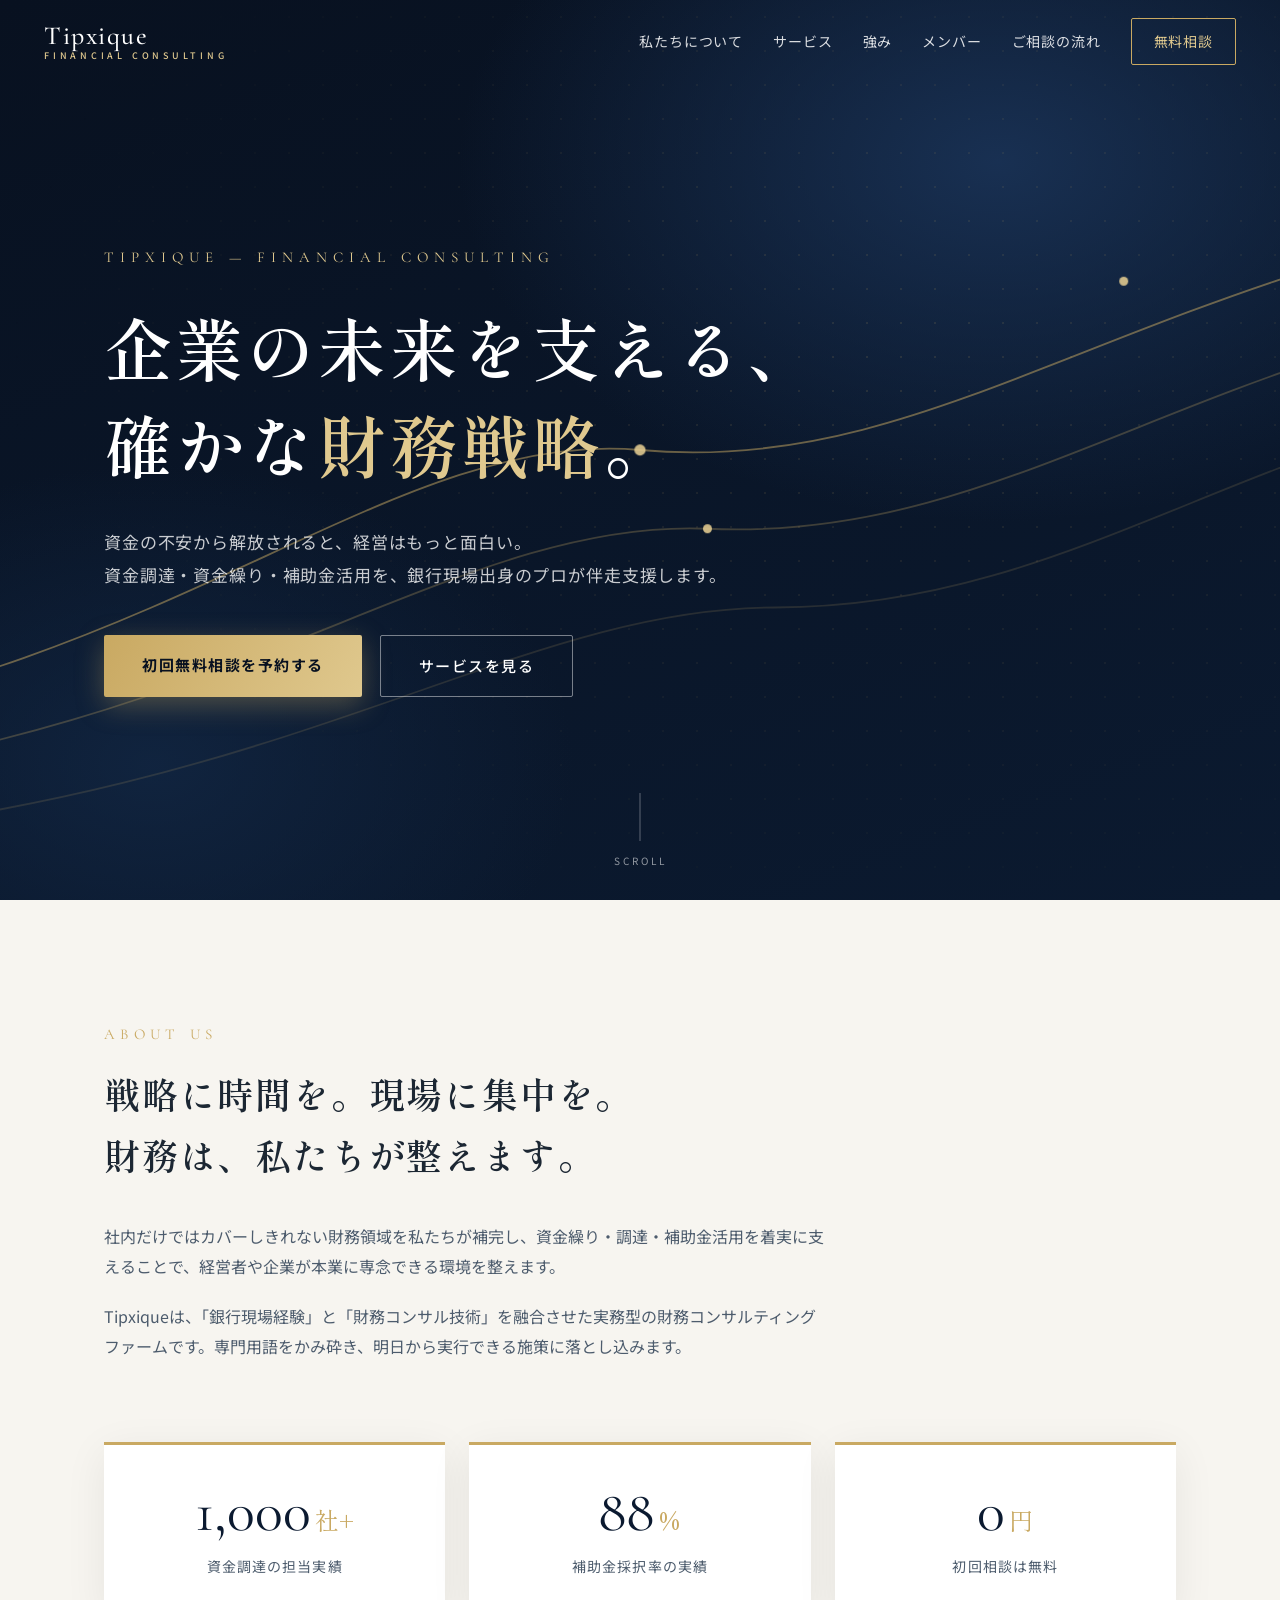
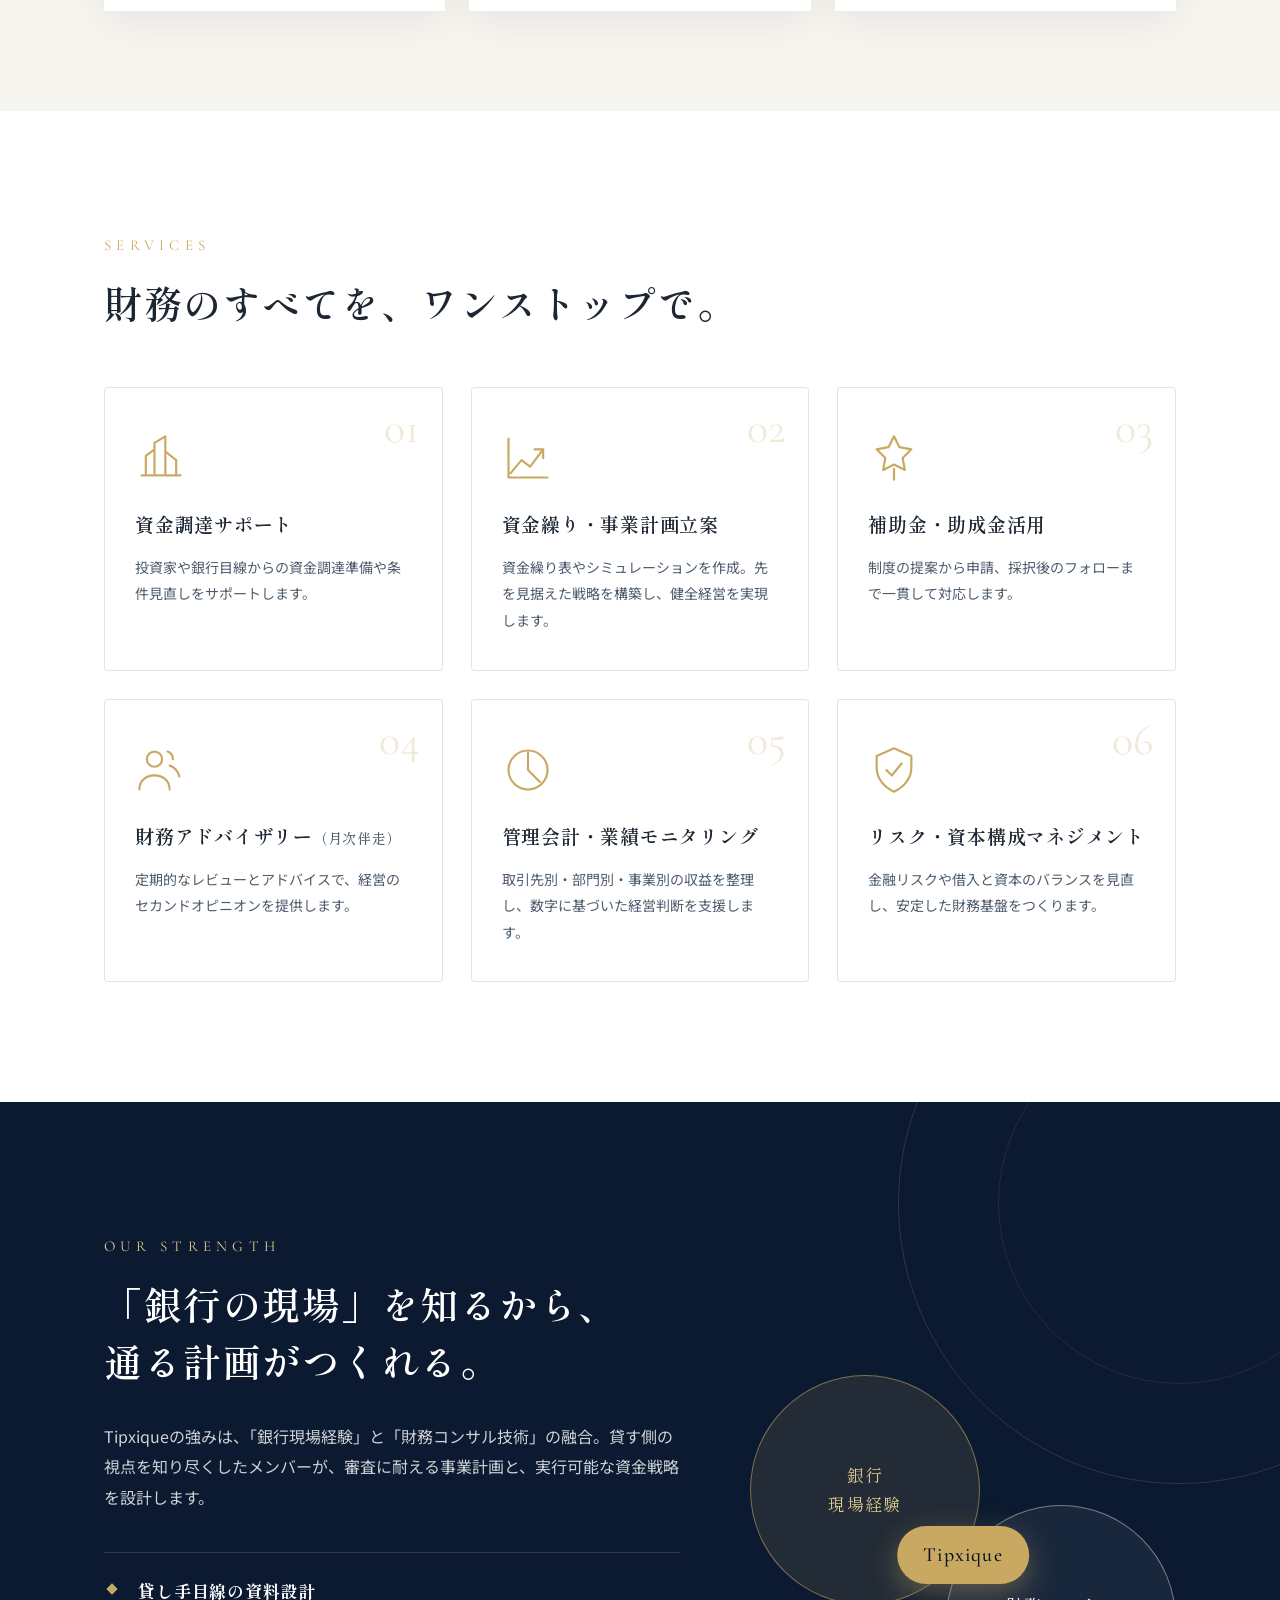
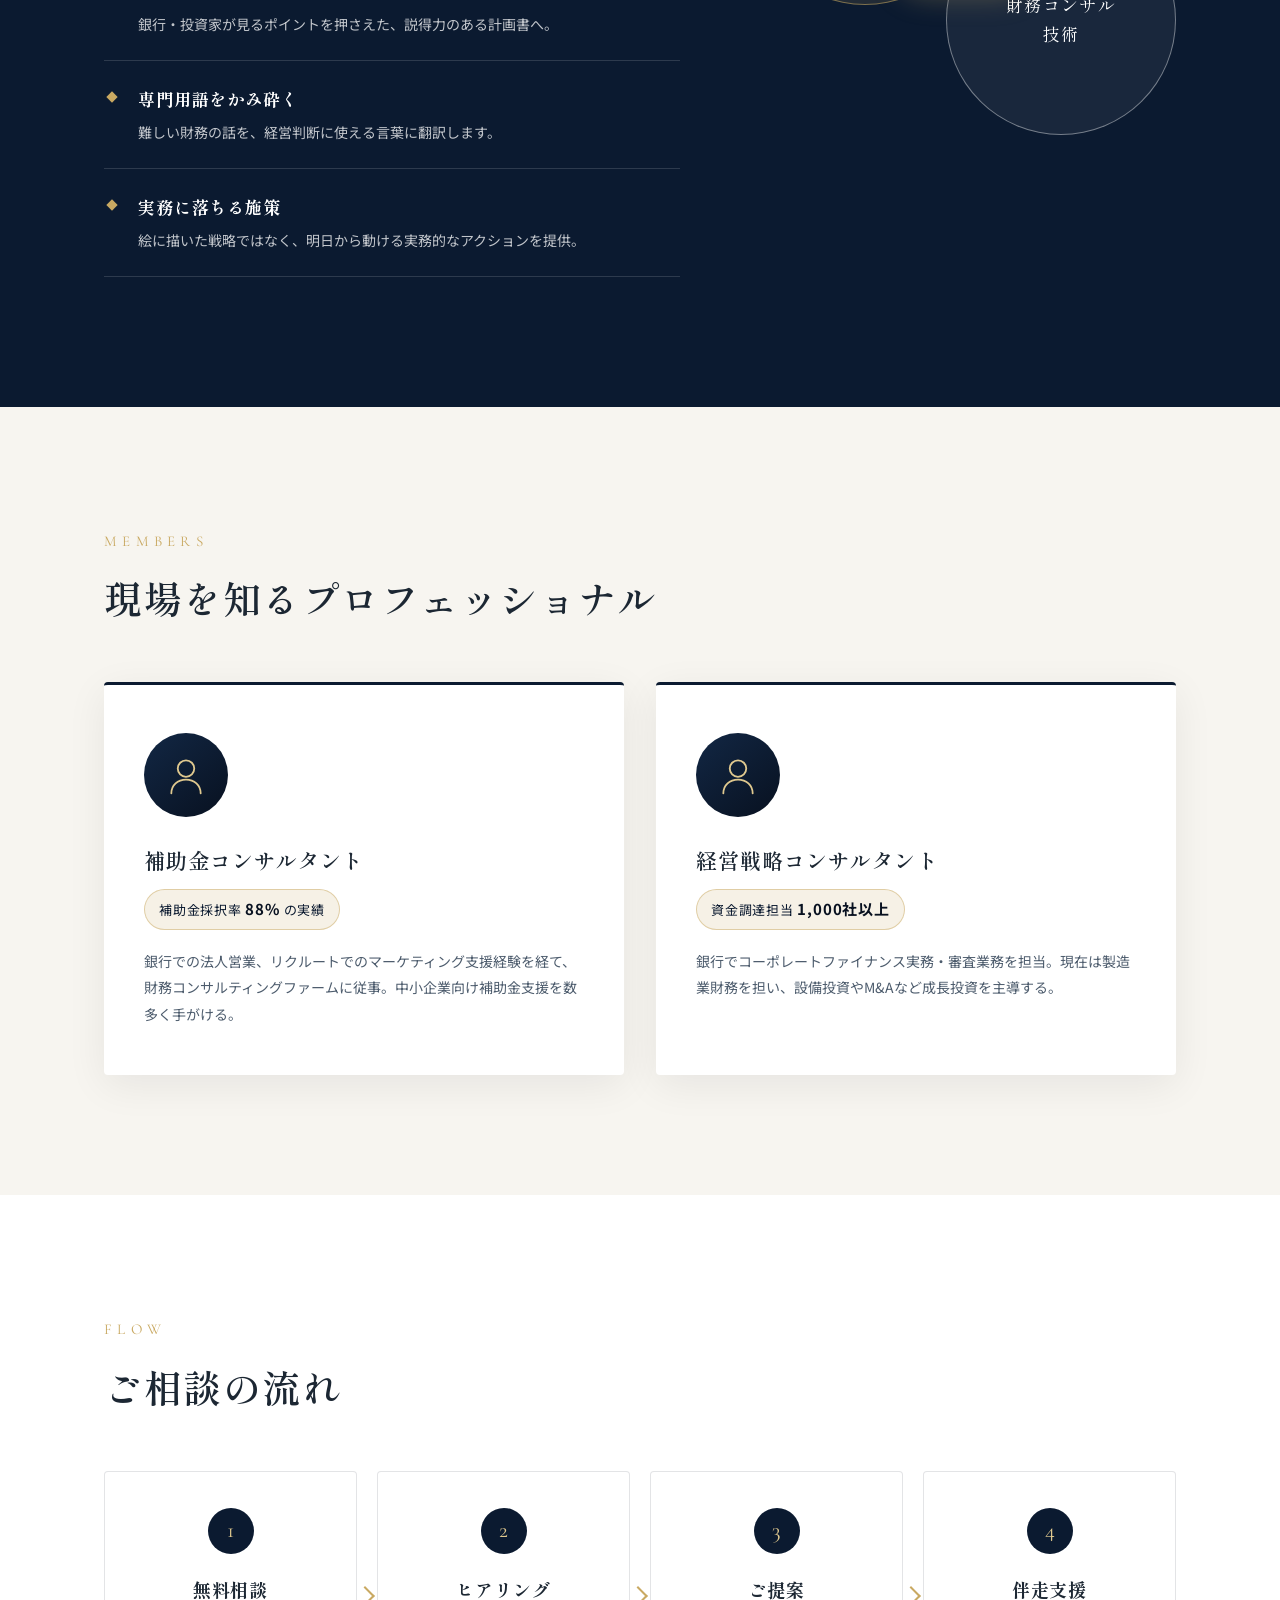
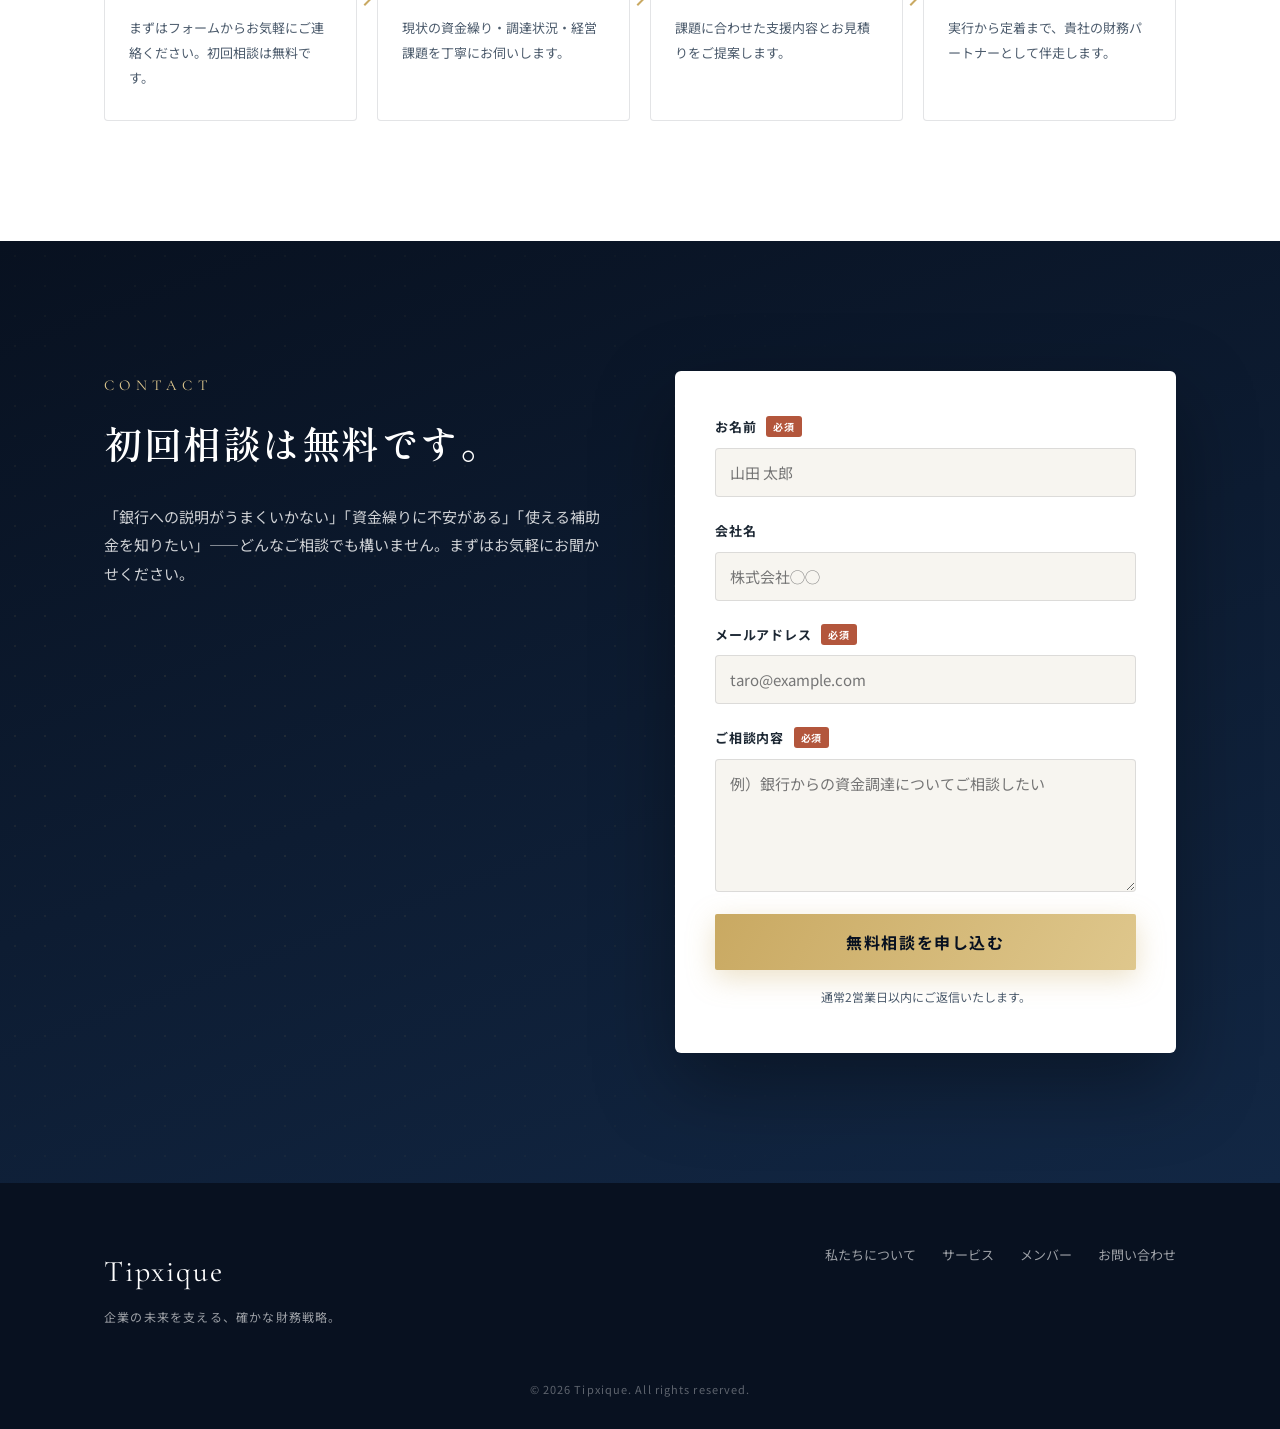
==== index.html @ 27778e17 "Tipxique corporate site: initial release" ====
<!DOCTYPE html>
<html lang="ja">
<head>
<meta charset="UTF-8">
<meta name="viewport" content="width=device-width, initial-scale=1.0">
<title>Tipxique｜企業財務コンサルティング</title>
<meta name="description" content="Tipxiqueは資金調達・資金繰り・補助金活用を支える財務コンサルティングファーム。銀行現場経験と財務コンサル技術の融合で、経営者が本業に専念できる環境を整えます。初回相談無料。">
<meta property="og:title" content="Tipxique｜企業財務コンサルティング">
<meta property="og:description" content="企業の未来を支える、確かな財務戦略。資金調達・資金繰り・補助金活用をワンストップで支援します。">
<meta property="og:type" content="website">
<link rel="preconnect" href="https://fonts.googleapis.com">
<link rel="preconnect" href="https://fonts.gstatic.com" crossorigin>
<link href="https://fonts.googleapis.com/css2?family=Noto+Sans+JP:wght@300;400;500;700&family=Shippori+Mincho:wght@500;600;700&family=Cormorant+Garamond:ital,wght@0,500;1,500&display=swap" rel="stylesheet">
<link rel="stylesheet" href="css/style.css">
<link rel="icon" href="data:image/svg+xml,<svg xmlns='http://www.w3.org/2000/svg' viewBox='0 0 100 100'><rect width='100' height='100' rx='20' fill='%230b1a30'/><text x='50' y='68' font-size='55' text-anchor='middle' fill='%23c9a962' font-family='Georgia'>T</text></svg>">
</head>
<body>

<header class="header" id="header">
  <div class="header__inner">
    <a href="#top" class="header__logo">Tipxique<span class="header__logo-sub">FINANCIAL CONSULTING</span></a>
    <nav class="header__nav" id="nav">
      <a href="#about">私たちについて</a>
      <a href="#services">サービス</a>
      <a href="#strength">強み</a>
      <a href="#members">メンバー</a>
      <a href="#flow">ご相談の流れ</a>
      <a href="#contact" class="header__cta">無料相談</a>
    </nav>
    <button class="header__burger" id="burger" aria-label="メニュー"><span></span><span></span><span></span></button>
  </div>
</header>

<!-- ===== HERO ===== -->
<section class="hero" id="top">
  <div class="hero__bg">
    <div class="hero__gradient"></div>
    <svg class="hero__lines" viewBox="0 0 1440 800" preserveAspectRatio="xMidYMid slice" aria-hidden="true">
      <path class="hero__line l1" d="M-100,650 C300,600 500,380 720,400 C980,424 1150,250 1560,180" />
      <path class="hero__line l2" d="M-100,700 C350,660 550,460 780,470 C1040,482 1200,320 1560,260" />
      <path class="hero__line l3" d="M-100,750 C400,720 600,540 840,540 C1100,540 1250,390 1560,340" />
      <circle class="hero__dot d1" cx="720" cy="400" r="5"/>
      <circle class="hero__dot d2" cx="780" cy="470" r="4"/>
      <circle class="hero__dot d3" cx="1150" cy="250" r="4"/>
    </svg>
  </div>
  <div class="hero__content">
    <p class="hero__eyebrow reveal">TIPXIQUE — FINANCIAL CONSULTING</p>
    <h1 class="hero__title">
      <span class="hero__title-line"><span>企業の未来を支える、</span></span>
      <span class="hero__title-line"><span>確かな<em>財務戦略</em>。</span></span>
    </h1>
    <p class="hero__lead reveal delay-2">資金の不安から解放されると、経営はもっと面白い。<br>
    資金調達・資金繰り・補助金活用を、銀行現場出身のプロが伴走支援します。</p>
    <div class="hero__actions reveal delay-3">
      <a href="#contact" class="btn btn--gold">初回無料相談を予約する</a>
      <a href="#services" class="btn btn--ghost">サービスを見る</a>
    </div>
  </div>
  <div class="hero__scroll"><span></span>SCROLL</div>
</section>

<!-- ===== MESSAGE ===== -->
<section class="message" id="about">
  <div class="container">
    <p class="section-label reveal">ABOUT US</p>
    <h2 class="message__title reveal delay-1">戦略に時間を。現場に集中を。<br>財務は、私たちが整えます。</h2>
    <div class="message__body reveal delay-2">
      <p>社内だけではカバーしきれない財務領域を私たちが補完し、資金繰り・調達・補助金活用を着実に支えることで、経営者や企業が本業に専念できる環境を整えます。</p>
      <p>Tipxiqueは、「銀行現場経験」と「財務コンサル技術」を融合させた実務型の財務コンサルティングファームです。専門用語をかみ砕き、明日から実行できる施策に落とし込みます。</p>
    </div>
  </div>
  <div class="message__stats">
    <div class="stat reveal">
      <div class="stat__num"><span class="count" data-target="1000">0</span><span class="stat__unit">社+</span></div>
      <p class="stat__label">資金調達の担当実績</p>
    </div>
    <div class="stat reveal delay-1">
      <div class="stat__num"><span class="count" data-target="88">0</span><span class="stat__unit">%</span></div>
      <p class="stat__label">補助金採択率の実績</p>
    </div>
    <div class="stat reveal delay-2">
      <div class="stat__num"><span class="stat__zero">0</span><span class="stat__unit">円</span></div>
      <p class="stat__label">初回相談は無料</p>
    </div>
  </div>
</section>

<!-- ===== SERVICES ===== -->
<section class="services" id="services">
  <div class="container">
    <p class="section-label reveal">SERVICES</p>
    <h2 class="section-title reveal delay-1">財務のすべてを、ワンストップで。</h2>
    <div class="services__grid">
      <article class="card reveal">
        <div class="card__num">01</div>
        <div class="card__icon"><svg viewBox="0 0 48 48"><path d="M6 40h36M10 40V22l8-6v24m0 0V10l10-6v36m0 0V18l10 8v14" stroke-linejoin="round"/></svg></div>
        <h3 class="card__title">資金調達サポート</h3>
        <p class="card__text">投資家や銀行目線からの資金調達準備や条件見直しをサポートします。</p>
      </article>
      <article class="card reveal delay-1">
        <div class="card__num">02</div>
        <div class="card__icon"><svg viewBox="0 0 48 48"><path d="M8 38l10-12 8 6 12-16m0 0h-8m8 0v8M6 6v36h36" stroke-linejoin="round"/></svg></div>
        <h3 class="card__title">資金繰り・事業計画立案</h3>
        <p class="card__text">資金繰り表やシミュレーションを作成。先を見据えた戦略を構築し、健全経営を実現します。</p>
      </article>
      <article class="card reveal delay-2">
        <div class="card__num">03</div>
        <div class="card__icon"><svg viewBox="0 0 48 48"><path d="M24 4l5 10 11 2-8 8 2 11-10-5-10 5 2-11-8-8 11-2z" stroke-linejoin="round"/><path d="M24 34v10"/></svg></div>
        <h3 class="card__title">補助金・助成金活用</h3>
        <p class="card__text">制度の提案から申請、採択後のフォローまで一貫して対応します。</p>
      </article>
      <article class="card reveal">
        <div class="card__num">04</div>
        <div class="card__icon"><svg viewBox="0 0 48 48"><circle cx="18" cy="14" r="7"/><path d="M4 42c0-8 6-13 14-13s14 5 14 13M32 20c4 1 8 5 9 10M30 7c3 1 5 4 5 7"/></svg></div>
        <h3 class="card__title">財務アドバイザリー<span class="card__title-sub">（月次伴走）</span></h3>
        <p class="card__text">定期的なレビューとアドバイスで、経営のセカンドオピニオンを提供します。</p>
      </article>
      <article class="card reveal delay-1">
        <div class="card__num">05</div>
        <div class="card__icon"><svg viewBox="0 0 48 48"><circle cx="24" cy="24" r="18"/><path d="M24 24V8M24 24l11 11" stroke-linejoin="round"/></svg></div>
        <h3 class="card__title">管理会計・業績モニタリング</h3>
        <p class="card__text">取引先別・部門別・事業別の収益を整理し、数字に基づいた経営判断を支援します。</p>
      </article>
      <article class="card reveal delay-2">
        <div class="card__num">06</div>
        <div class="card__icon"><svg viewBox="0 0 48 48"><path d="M24 4l16 7v11c0 10-7 18-16 22C15 40 8 32 8 22V11z" stroke-linejoin="round"/><path d="M17 24l5 5 9-11"/></svg></div>
        <h3 class="card__title">リスク・資本構成マネジメント</h3>
        <p class="card__text">金融リスクや借入と資本のバランスを見直し、安定した財務基盤をつくります。</p>
      </article>
    </div>
  </div>
</section>

<!-- ===== STRENGTH ===== -->
<section class="strength" id="strength">
  <div class="container strength__inner">
    <div class="strength__text">
      <p class="section-label section-label--light reveal">OUR STRENGTH</p>
      <h2 class="section-title section-title--light reveal delay-1"><span class="nowrap">「銀行の現場」を</span><span class="nowrap">知るから、</span><br><span class="nowrap">通る計画がつくれる。</span></h2>
      <p class="strength__lead reveal delay-2">Tipxiqueの強みは、「銀行現場経験」と「財務コンサル技術」の融合。貸す側の視点を知り尽くしたメンバーが、審査に耐える事業計画と、実行可能な資金戦略を設計します。</p>
      <ul class="strength__list">
        <li class="reveal delay-1"><strong>貸し手目線の資料設計</strong>銀行・投資家が見るポイントを押さえた、説得力のある計画書へ。</li>
        <li class="reveal delay-2"><strong>専門用語をかみ砕く</strong>難しい財務の話を、経営判断に使える言葉に翻訳します。</li>
        <li class="reveal delay-3"><strong>実務に落ちる施策</strong>絵に描いた戦略ではなく、明日から動ける実務的なアクションを提供。</li>
      </ul>
    </div>
    <div class="strength__visual reveal delay-2" aria-hidden="true">
      <div class="strength__circle c1"><span>銀行<br>現場経験</span></div>
      <div class="strength__circle c2"><span>財務コンサル<br>技術</span></div>
      <div class="strength__badge">Tipxique</div>
    </div>
  </div>
</section>

<!-- ===== MEMBERS ===== -->
<section class="members" id="members">
  <div class="container">
    <p class="section-label reveal">MEMBERS</p>
    <h2 class="section-title reveal delay-1">現場を知るプロフェッショナル</h2>
    <div class="members__grid">
      <article class="member reveal">
        <div class="member__avatar" aria-hidden="true"><svg viewBox="0 0 48 48"><circle cx="24" cy="17" r="9"/><path d="M8 44c0-9 7-15 16-15s16 6 16 15"/></svg></div>
        <p class="member__role">補助金コンサルタント</p>
        <p class="member__highlight">補助金採択率 <strong>88%</strong> の実績</p>
        <p class="member__bio">銀行での法人営業、リクルートでのマーケティング支援経験を経て、財務コンサルティングファームに従事。中小企業向け補助金支援を数多く手がける。</p>
      </article>
      <article class="member reveal delay-2">
        <div class="member__avatar" aria-hidden="true"><svg viewBox="0 0 48 48"><circle cx="24" cy="17" r="9"/><path d="M8 44c0-9 7-15 16-15s16 6 16 15"/></svg></div>
        <p class="member__role">経営戦略コンサルタント</p>
        <p class="member__highlight">資金調達担当 <strong>1,000社以上</strong></p>
        <p class="member__bio">銀行でコーポレートファイナンス実務・審査業務を担当。現在は製造業財務を担い、設備投資やM&Aなど成長投資を主導する。</p>
      </article>
    </div>
  </div>
</section>

<!-- ===== FLOW ===== -->
<section class="flow" id="flow">
  <div class="container">
    <p class="section-label reveal">FLOW</p>
    <h2 class="section-title reveal delay-1">ご相談の流れ</h2>
    <ol class="flow__steps">
      <li class="flow__step reveal">
        <div class="flow__num">1</div>
        <h3>無料相談</h3>
        <p>まずはフォームからお気軽にご連絡ください。初回相談は無料です。</p>
      </li>
      <li class="flow__step reveal delay-1">
        <div class="flow__num">2</div>
        <h3>ヒアリング</h3>
        <p>現状の資金繰り・調達状況・経営課題を丁寧にお伺いします。</p>
      </li>
      <li class="flow__step reveal delay-2">
        <div class="flow__num">3</div>
        <h3>ご提案</h3>
        <p>課題に合わせた支援内容とお見積りをご提案します。</p>
      </li>
      <li class="flow__step reveal delay-3">
        <div class="flow__num">4</div>
        <h3>伴走支援</h3>
        <p>実行から定着まで、貴社の財務パートナーとして伴走します。</p>
      </li>
    </ol>
  </div>
</section>

<!-- ===== CONTACT ===== -->
<section class="contact" id="contact">
  <div class="container contact__inner">
    <div class="contact__intro">
      <p class="section-label section-label--light reveal">CONTACT</p>
      <h2 class="section-title section-title--light reveal delay-1">初回相談は無料です。</h2>
      <p class="contact__lead reveal delay-2">「銀行への説明がうまくいかない」「資金繰りに不安がある」「使える補助金を知りたい」——どんなご相談でも構いません。まずはお気軽にお聞かせください。</p>
      <p class="contact__mail reveal delay-3">メールでのご連絡：<a href="mailto:tipxique@gmail.com">tipxique@gmail.com</a></p>
    </div>
    <form class="contact__form reveal delay-2" action="https://formsubmit.co/tipxique@gmail.com" method="POST">
      <input type="hidden" name="_subject" value="【Tipxique HP】お問い合わせ">
      <input type="hidden" name="_captcha" value="false">
      <input type="text" name="_honey" style="display:none">
      <label>お名前 <span class="req">必須</span>
        <input type="text" name="お名前" required placeholder="山田 太郎">
      </label>
      <label>会社名
        <input type="text" name="会社名" placeholder="株式会社◯◯">
      </label>
      <label>メールアドレス <span class="req">必須</span>
        <input type="email" name="email" required placeholder="taro@example.com">
      </label>
      <label>ご相談内容 <span class="req">必須</span>
        <textarea name="ご相談内容" rows="5" required placeholder="例）銀行からの資金調達についてご相談したい"></textarea>
      </label>
      <button type="submit" class="btn btn--gold btn--full">無料相談を申し込む</button>
      <p class="contact__note">通常2営業日以内にご返信いたします。</p>
    </form>
  </div>
</section>

<footer class="footer">
  <div class="container footer__inner">
    <div>
      <p class="footer__logo">Tipxique</p>
      <p class="footer__tag">企業の未来を支える、確かな財務戦略。</p>
    </div>
    <nav class="footer__nav">
      <a href="#about">私たちについて</a>
      <a href="#services">サービス</a>
      <a href="#members">メンバー</a>
      <a href="#contact">お問い合わせ</a>
    </nav>
  </div>
  <p class="footer__copy">&copy; 2026 Tipxique. All rights reserved.</p>
</footer>

<script src="js/main.js"></script>
</body>
</html>
---- css/style.css ----
/* ============ Tipxique — Modern × Trust ============ */
:root {
  --navy-900: #081120;
  --navy-800: #0b1a30;
  --navy-700: #122744;
  --navy-600: #1a3357;
  --gold: #c9a962;
  --gold-light: #e0c98f;
  --ink: #1c2733;
  --ink-soft: #4d5c6d;
  --paper: #f7f5f0;
  --white: #ffffff;
  --line: rgba(28, 39, 51, .12);
  --font-sans: "Noto Sans JP", sans-serif;
  --font-serif: "Shippori Mincho", serif;
  --font-latin: "Cormorant Garamond", serif;
  --ease: cubic-bezier(.22, 1, .36, 1);
}

* { margin: 0; padding: 0; box-sizing: border-box; }
html { scroll-behavior: smooth; scroll-padding-top: 80px; }
body {
  font-family: var(--font-sans);
  color: var(--ink);
  background: var(--white);
  line-height: 1.9;
  font-weight: 400;
  overflow-x: hidden;
  -webkit-font-smoothing: antialiased;
}
img, svg { display: block; max-width: 100%; }
a { color: inherit; text-decoration: none; }
.container { max-width: 1120px; margin: 0 auto; padding: 0 24px; }

/* ---------- reveal animation ---------- */
.reveal { opacity: 0; transform: translateY(28px); transition: opacity .9s var(--ease), transform .9s var(--ease); }
.reveal.is-visible { opacity: 1; transform: none; }
.delay-1 { transition-delay: .12s; }
.delay-2 { transition-delay: .24s; }
.delay-3 { transition-delay: .36s; }
@media (prefers-reduced-motion: reduce) {
  .reveal { opacity: 1; transform: none; transition: none; }
  html { scroll-behavior: auto; }
}

/* ---------- common ---------- */
.section-label {
  font-family: var(--font-latin);
  font-size: 15px;
  letter-spacing: .35em;
  color: var(--gold);
  margin-bottom: 14px;
  text-transform: uppercase;
}
.section-label--light { color: var(--gold-light); }
.section-title {
  font-family: var(--font-serif);
  font-size: clamp(26px, 4vw, 38px);
  font-weight: 600;
  line-height: 1.5;
  letter-spacing: .04em;
  margin-bottom: 32px;
}
.section-title--light { color: var(--white); }
.nowrap { display: inline-block; }

.btn {
  display: inline-block;
  padding: 16px 38px;
  font-size: 15px;
  font-weight: 500;
  letter-spacing: .1em;
  border-radius: 2px;
  transition: transform .35s var(--ease), box-shadow .35s var(--ease), background .35s, color .35s;
}
.btn--gold {
  background: linear-gradient(120deg, var(--gold) 0%, var(--gold-light) 55%, var(--gold) 100%);
  background-size: 200% 100%;
  color: var(--navy-900);
  font-weight: 700;
  box-shadow: 0 8px 28px rgba(201, 169, 98, .35);
}
.btn--gold:hover { transform: translateY(-3px); background-position: 100% 0; box-shadow: 0 14px 36px rgba(201, 169, 98, .45); }
.btn--ghost {
  border: 1px solid rgba(255, 255, 255, .45);
  color: var(--white);
}
.btn--ghost:hover { background: rgba(255, 255, 255, .1); transform: translateY(-3px); }
.btn--full { width: 100%; border: none; cursor: pointer; font-family: var(--font-sans); font-size: 16px; }

/* ---------- header ---------- */
.header {
  position: fixed; inset: 0 0 auto 0; z-index: 100;
  transition: background .4s, box-shadow .4s, padding .4s;
  padding: 18px 0;
}
.header.is-scrolled {
  background: rgba(8, 17, 32, .92);
  backdrop-filter: blur(12px);
  box-shadow: 0 2px 24px rgba(0, 0, 0, .25);
  padding: 10px 0;
}
.header__inner {
  max-width: 1240px; margin: 0 auto; padding: 0 24px;
  display: flex; align-items: center; justify-content: space-between;
}
.header__logo {
  font-family: var(--font-latin);
  font-size: 26px; font-weight: 500; letter-spacing: .06em;
  color: var(--white); display: flex; flex-direction: column; line-height: 1.1;
}
.header__logo-sub { font-size: 9px; letter-spacing: .42em; color: var(--gold-light); font-family: var(--font-sans); }
.header__nav { display: flex; align-items: center; gap: 30px; }
.header__nav a {
  color: rgba(255, 255, 255, .85); font-size: 14px; letter-spacing: .06em;
  position: relative; transition: color .3s;
}
.header__nav a:not(.header__cta)::after {
  content: ""; position: absolute; left: 0; bottom: -6px; width: 100%; height: 1px;
  background: var(--gold); transform: scaleX(0); transform-origin: right; transition: transform .4s var(--ease);
}
.header__nav a:hover { color: var(--white); }
.header__nav a:not(.header__cta):hover::after { transform: scaleX(1); transform-origin: left; }
.header__cta {
  border: 1px solid var(--gold); color: var(--gold-light) !important;
  padding: 9px 22px; border-radius: 2px; transition: background .3s, color .3s;
}
.header__cta:hover { background: var(--gold); color: var(--navy-900) !important; }
.header__burger { display: none; }

/* ---------- hero ---------- */
.hero {
  position: relative; min-height: 100svh;
  display: flex; align-items: center;
  background: var(--navy-900);
  overflow: hidden;
}
.hero__bg { position: absolute; inset: 0; }
.hero__gradient {
  position: absolute; inset: 0;
  background:
    radial-gradient(ellipse 900px 600px at 78% 18%, rgba(26, 51, 87, .9) 0%, transparent 60%),
    radial-gradient(ellipse 700px 500px at 12% 85%, rgba(18, 39, 68, .8) 0%, transparent 60%),
    linear-gradient(160deg, var(--navy-900) 0%, var(--navy-800) 100%);
}
.hero__gradient::after {
  content: ""; position: absolute; inset: 0;
  background-image: radial-gradient(rgba(201, 169, 98, .14) 1px, transparent 1px);
  background-size: 34px 34px;
  mask-image: radial-gradient(ellipse 70% 70% at 70% 40%, #000 0%, transparent 100%);
  -webkit-mask-image: radial-gradient(ellipse 70% 70% at 70% 40%, #000 0%, transparent 100%);
}
.hero__lines { position: absolute; inset: 0; width: 100%; height: 100%; }
.hero__line {
  fill: none; stroke: var(--gold); stroke-width: 1.6; opacity: .5;
  stroke-dasharray: 2400; stroke-dashoffset: 2400;
  animation: draw 3.2s var(--ease) forwards;
}
.hero__line.l2 { opacity: .28; animation-delay: .35s; }
.hero__line.l3 { opacity: .16; animation-delay: .7s; }
@keyframes draw { to { stroke-dashoffset: 0; } }
.hero__dot { fill: var(--gold-light); opacity: 0; animation: dotIn .8s 2.4s forwards; }
.hero__dot.d2 { animation-delay: 2.7s; }
.hero__dot.d3 { animation-delay: 3s; }
@keyframes dotIn { to { opacity: .9; } }

.hero__content { position: relative; z-index: 2; max-width: 1120px; margin: 0 auto; padding: 140px 24px 100px; width: 100%; }
.hero__eyebrow {
  font-family: var(--font-latin); color: var(--gold-light);
  letter-spacing: .4em; font-size: 15px; margin-bottom: 28px;
}
.hero__title {
  font-family: var(--font-serif); color: var(--white);
  font-size: clamp(29px, 6.2vw, 68px); font-weight: 600;
  line-height: 1.42; letter-spacing: .05em; margin-bottom: 34px;
}
.hero__title em { font-style: normal; color: var(--gold-light); }
.hero__title-line { display: block; overflow: hidden; }
.hero__title-line span { display: inline-block; transform: translateY(110%); animation: riseUp 1.1s var(--ease) forwards; }
.hero__title-line:nth-child(2) span { animation-delay: .18s; }
@keyframes riseUp { to { transform: none; } }
.hero__lead {
  color: rgba(255, 255, 255, .78); font-size: clamp(15px, 1.6vw, 17px);
  letter-spacing: .05em; margin-bottom: 44px;
}
.hero__actions { display: flex; gap: 18px; flex-wrap: wrap; }
.hero__scroll {
  position: absolute; bottom: 30px; left: 50%; transform: translateX(-50%);
  color: rgba(255, 255, 255, .55); font-size: 10px; letter-spacing: .3em;
  display: flex; flex-direction: column; align-items: center; gap: 10px; z-index: 2;
}
.hero__scroll span { width: 1px; height: 48px; background: rgba(255, 255, 255, .35); position: relative; overflow: hidden; }
.hero__scroll span::after {
  content: ""; position: absolute; top: -50%; left: 0; width: 100%; height: 50%;
  background: var(--gold); animation: scrollHint 2s ease-in-out infinite;
}
@keyframes scrollHint { 0% { top: -50%; } 100% { top: 110%; } }

/* ---------- message ---------- */
.message { padding: 120px 0 100px; background: var(--paper); }
.message__title {
  font-family: var(--font-serif);
  font-size: clamp(24px, 3.6vw, 36px); font-weight: 600;
  line-height: 1.7; letter-spacing: .05em; margin-bottom: 36px;
}
.message__body { max-width: 720px; color: var(--ink-soft); font-size: 16px; }
.message__body p + p { margin-top: 1.2em; }
.message__stats {
  max-width: 1120px; margin: 80px auto 0; padding: 0 24px;
  display: grid; grid-template-columns: repeat(3, 1fr); gap: 24px;
}
.stat {
  background: var(--white); border-top: 3px solid var(--gold);
  padding: 38px 28px 32px; text-align: center;
  box-shadow: 0 10px 40px rgba(8, 17, 32, .07);
}
.stat__num {
  font-family: var(--font-latin); font-size: 58px; line-height: 1;
  color: var(--navy-800); margin-bottom: 12px;
}
.stat__zero { font-size: 58px; }
.stat__unit { font-family: var(--font-serif); font-size: 24px; color: var(--gold); margin-left: 4px; }
.stat__label { font-size: 14px; color: var(--ink-soft); letter-spacing: .08em; }

/* ---------- services ---------- */
.services { padding: 120px 0; background: var(--white); }
.services__grid { display: grid; grid-template-columns: repeat(3, 1fr); gap: 28px; margin-top: 56px; }
.card {
  position: relative; padding: 44px 30px 36px;
  border: 1px solid var(--line); border-radius: 4px;
  background: var(--white);
  transition: transform .45s var(--ease), box-shadow .45s var(--ease), border-color .45s;
  overflow: hidden;
}
.card::before {
  content: ""; position: absolute; top: 0; left: 0; width: 100%; height: 3px;
  background: linear-gradient(90deg, var(--gold), var(--gold-light));
  transform: scaleX(0); transform-origin: left; transition: transform .5s var(--ease);
}
.card:hover { transform: translateY(-8px); box-shadow: 0 20px 50px rgba(8, 17, 32, .12); border-color: transparent; }
.card:hover::before { transform: scaleX(1); }
.card__num {
  position: absolute; top: 18px; right: 22px;
  font-family: var(--font-latin); font-size: 44px; color: rgba(201, 169, 98, .25); line-height: 1;
}
.card__icon { width: 52px; height: 52px; margin-bottom: 22px; }
.card__icon svg { width: 100%; height: 100%; fill: none; stroke: var(--gold); stroke-width: 2; stroke-linecap: round; }
.card__title { font-family: var(--font-serif); font-size: 19px; font-weight: 600; letter-spacing: .04em; margin-bottom: 12px; }
.card__title-sub { font-size: 14px; color: var(--ink-soft); font-weight: 500; }
.card__text { font-size: 14px; color: var(--ink-soft); line-height: 1.9; }

/* ---------- strength ---------- */
.strength {
  padding: 130px 0; background: var(--navy-800); color: var(--white);
  position: relative; overflow: hidden;
}
.strength::before {
  content: ""; position: absolute; right: -180px; top: -180px;
  width: 560px; height: 560px; border-radius: 50%;
  border: 1px solid rgba(201, 169, 98, .2);
}
.strength::after {
  content: ""; position: absolute; right: -80px; top: -80px;
  width: 360px; height: 360px; border-radius: 50%;
  border: 1px solid rgba(201, 169, 98, .12);
}
.strength__inner { display: grid; grid-template-columns: 1.15fr .85fr; gap: 70px; align-items: center; position: relative; z-index: 1; }
.strength__lead { color: rgba(255, 255, 255, .8); margin-bottom: 40px; font-size: 16px; }
.strength__list { list-style: none; }
.strength__list li {
  padding: 22px 0 22px 34px; border-top: 1px solid rgba(255, 255, 255, .14);
  color: rgba(255, 255, 255, .75); font-size: 14px; position: relative;
}
.strength__list li:last-child { border-bottom: 1px solid rgba(255, 255, 255, .14); }
.strength__list li::before {
  content: ""; position: absolute; left: 4px; top: 32px;
  width: 8px; height: 8px; background: var(--gold); transform: rotate(45deg);
}
.strength__list strong {
  display: block; color: var(--white); font-size: 17px;
  font-family: var(--font-serif); letter-spacing: .05em; margin-bottom: 4px;
}
.strength__visual { position: relative; height: 380px; }
.strength__circle {
  position: absolute; width: 230px; height: 230px; border-radius: 50%;
  display: flex; align-items: center; justify-content: center; text-align: center;
  font-family: var(--font-serif); font-size: 17px; letter-spacing: .08em; line-height: 1.7;
}
.strength__circle.c1 {
  top: 10px; left: 0;
  background: rgba(201, 169, 98, .12); border: 1px solid rgba(201, 169, 98, .55);
  color: var(--gold-light);
  animation: float 6s ease-in-out infinite;
}
.strength__circle.c2 {
  bottom: 10px; right: 0;
  background: rgba(255, 255, 255, .06); border: 1px solid rgba(255, 255, 255, .4);
  color: var(--white);
  animation: float 6s ease-in-out 3s infinite;
}
@keyframes float { 0%, 100% { transform: translateY(0); } 50% { transform: translateY(-12px); } }
.strength__badge {
  position: absolute; top: 50%; left: 50%; transform: translate(-50%, -50%);
  background: var(--gold); color: var(--navy-900);
  font-family: var(--font-latin); font-size: 20px; letter-spacing: .06em;
  padding: 10px 26px; border-radius: 40px; font-weight: 500;
  box-shadow: 0 10px 30px rgba(201, 169, 98, .4); z-index: 2;
}

/* ---------- members ---------- */
.members { padding: 120px 0; background: var(--paper); }
.members__grid { display: grid; grid-template-columns: repeat(2, 1fr); gap: 32px; margin-top: 56px; }
.member {
  background: var(--white); padding: 48px 40px; border-radius: 4px;
  box-shadow: 0 10px 40px rgba(8, 17, 32, .07);
  border-top: 3px solid var(--navy-800);
  transition: transform .45s var(--ease), box-shadow .45s var(--ease);
}
.member:hover { transform: translateY(-6px); box-shadow: 0 22px 56px rgba(8, 17, 32, .13); }
.member__avatar {
  width: 84px; height: 84px; border-radius: 50%;
  background: linear-gradient(140deg, var(--navy-700), var(--navy-900));
  display: flex; align-items: center; justify-content: center; margin-bottom: 24px;
}
.member__avatar svg { width: 44px; height: 44px; fill: none; stroke: var(--gold-light); stroke-width: 2; stroke-linecap: round; }
.member__role { font-family: var(--font-serif); font-size: 21px; font-weight: 600; letter-spacing: .05em; margin-bottom: 8px; }
.member__highlight {
  display: inline-block; font-size: 13px; letter-spacing: .06em;
  color: var(--navy-800); background: rgba(201, 169, 98, .16);
  border: 1px solid rgba(201, 169, 98, .5);
  padding: 5px 14px; border-radius: 30px; margin-bottom: 18px;
}
.member__highlight strong { color: var(--navy-900); font-size: 15px; }
.member__bio { font-size: 14px; color: var(--ink-soft); }

/* ---------- flow ---------- */
.flow { padding: 120px 0; background: var(--white); }
.flow__steps {
  list-style: none; margin-top: 56px;
  display: grid; grid-template-columns: repeat(4, 1fr); gap: 20px;
  counter-reset: step;
}
.flow__step {
  position: relative; padding: 36px 24px 30px; text-align: center;
  border: 1px solid var(--line); border-radius: 4px; background: var(--white);
}
.flow__step:not(:last-child)::after {
  content: ""; position: absolute; top: 50%; right: -16px;
  width: 12px; height: 12px; border-top: 2px solid var(--gold); border-right: 2px solid var(--gold);
  transform: translateY(-50%) rotate(45deg); z-index: 2;
}
.flow__num {
  width: 46px; height: 46px; margin: 0 auto 18px;
  border-radius: 50%; background: var(--navy-800); color: var(--gold-light);
  font-family: var(--font-latin); font-size: 22px;
  display: flex; align-items: center; justify-content: center;
}
.flow__step h3 { font-family: var(--font-serif); font-size: 18px; letter-spacing: .05em; margin-bottom: 10px; }
.flow__step p { font-size: 13px; color: var(--ink-soft); text-align: left; }

/* ---------- contact ---------- */
.contact {
  padding: 130px 0; background: linear-gradient(160deg, var(--navy-900) 0%, var(--navy-700) 100%);
  position: relative; overflow: hidden;
}
.contact::before {
  content: ""; position: absolute; inset: 0;
  background-image: radial-gradient(rgba(201, 169, 98, .12) 1px, transparent 1px);
  background-size: 30px 30px;
  mask-image: radial-gradient(ellipse 60% 80% at 20% 50%, #000, transparent);
  -webkit-mask-image: radial-gradient(ellipse 60% 80% at 20% 50%, #000, transparent);
}
.contact__inner { display: grid; grid-template-columns: 1fr 1fr; gap: 70px; align-items: start; position: relative; z-index: 1; }
.contact__lead { color: rgba(255, 255, 255, .8); font-size: 15px; margin-bottom: 30px; }
.contact__mail { color: rgba(255, 255, 255, .7); font-size: 14px; }
.contact__mail a { color: var(--gold-light); border-bottom: 1px solid rgba(201, 169, 98, .5); transition: opacity .3s; }
.contact__mail a:hover { opacity: .75; }
.contact__form {
  background: var(--white); border-radius: 6px; padding: 44px 40px;
  box-shadow: 0 30px 80px rgba(0, 0, 0, .35);
}
.contact__form label {
  display: block; font-size: 13px; font-weight: 700; letter-spacing: .06em;
  color: var(--ink); margin-bottom: 22px;
}
.req {
  display: inline-block; font-size: 10px; font-weight: 700; color: #fff;
  background: #b3563c; border-radius: 3px; padding: 1px 7px; margin-left: 6px; vertical-align: 1px;
}
.contact__form input, .contact__form textarea {
  display: block; width: 100%; margin-top: 8px;
  padding: 13px 14px; font-size: 15px; font-family: var(--font-sans);
  border: 1px solid var(--line); border-radius: 4px; background: var(--paper);
  transition: border-color .3s, box-shadow .3s, background .3s;
}
.contact__form input:focus, .contact__form textarea:focus {
  outline: none; border-color: var(--gold); background: var(--white);
  box-shadow: 0 0 0 3px rgba(201, 169, 98, .2);
}
.contact__note { margin-top: 16px; font-size: 12px; color: var(--ink-soft); text-align: center; }

/* ---------- footer ---------- */
.footer { background: var(--navy-900); color: rgba(255, 255, 255, .6); padding: 60px 0 30px; }
.footer__inner { display: flex; justify-content: space-between; align-items: flex-start; gap: 40px; flex-wrap: wrap; }
.footer__logo { font-family: var(--font-latin); font-size: 30px; color: var(--white); letter-spacing: .06em; }
.footer__tag { font-size: 12px; letter-spacing: .1em; margin-top: 6px; }
.footer__nav { display: flex; gap: 26px; flex-wrap: wrap; }
.footer__nav a { font-size: 13px; transition: color .3s; }
.footer__nav a:hover { color: var(--gold-light); }
.footer__copy { text-align: center; font-size: 11px; letter-spacing: .1em; margin-top: 50px; color: rgba(255, 255, 255, .35); }

/* ---------- responsive ---------- */
@media (max-width: 900px) {
  .services__grid { grid-template-columns: repeat(2, 1fr); }
  .strength__inner { grid-template-columns: 1fr; gap: 50px; }
  .strength__visual { max-width: 420px; margin: 0 auto; width: 100%; }
  .contact__inner { grid-template-columns: 1fr; gap: 50px; }
  .flow__steps { grid-template-columns: repeat(2, 1fr); gap: 28px; }
  .flow__step:not(:last-child)::after { display: none; }
}
@media (max-width: 640px) {
  .header__nav {
    position: fixed; inset: 0; background: rgba(8, 17, 32, .97);
    flex-direction: column; justify-content: center; gap: 34px;
    opacity: 0; pointer-events: none; transition: opacity .4s;
  }
  .header__nav.is-open { opacity: 1; pointer-events: auto; }
  .header__nav a { font-size: 17px; }
  .header__burger {
    display: flex; flex-direction: column; gap: 6px;
    background: none; border: none; cursor: pointer; z-index: 110; padding: 6px;
  }
  .header__burger span { width: 26px; height: 2px; background: var(--white); transition: transform .35s, opacity .35s; }
  .header__burger.is-open span:nth-child(1) { transform: translateY(8px) rotate(45deg); }
  .header__burger.is-open span:nth-child(2) { opacity: 0; }
  .header__burger.is-open span:nth-child(3) { transform: translateY(-8px) rotate(-45deg); }
  .message, .services, .members, .flow { padding: 80px 0; }
  .strength, .contact { padding: 90px 0; }
  .message__stats { grid-template-columns: 1fr; }
  .services__grid, .members__grid, .flow__steps { grid-template-columns: 1fr; }
  .stat__num, .stat__zero { font-size: 46px; }
  .strength__visual { height: 320px; }
  .strength__circle { width: 185px; height: 185px; font-size: 15px; }
  .contact__form { padding: 32px 24px; }
  .hero__actions .btn { width: 100%; text-align: center; }
}
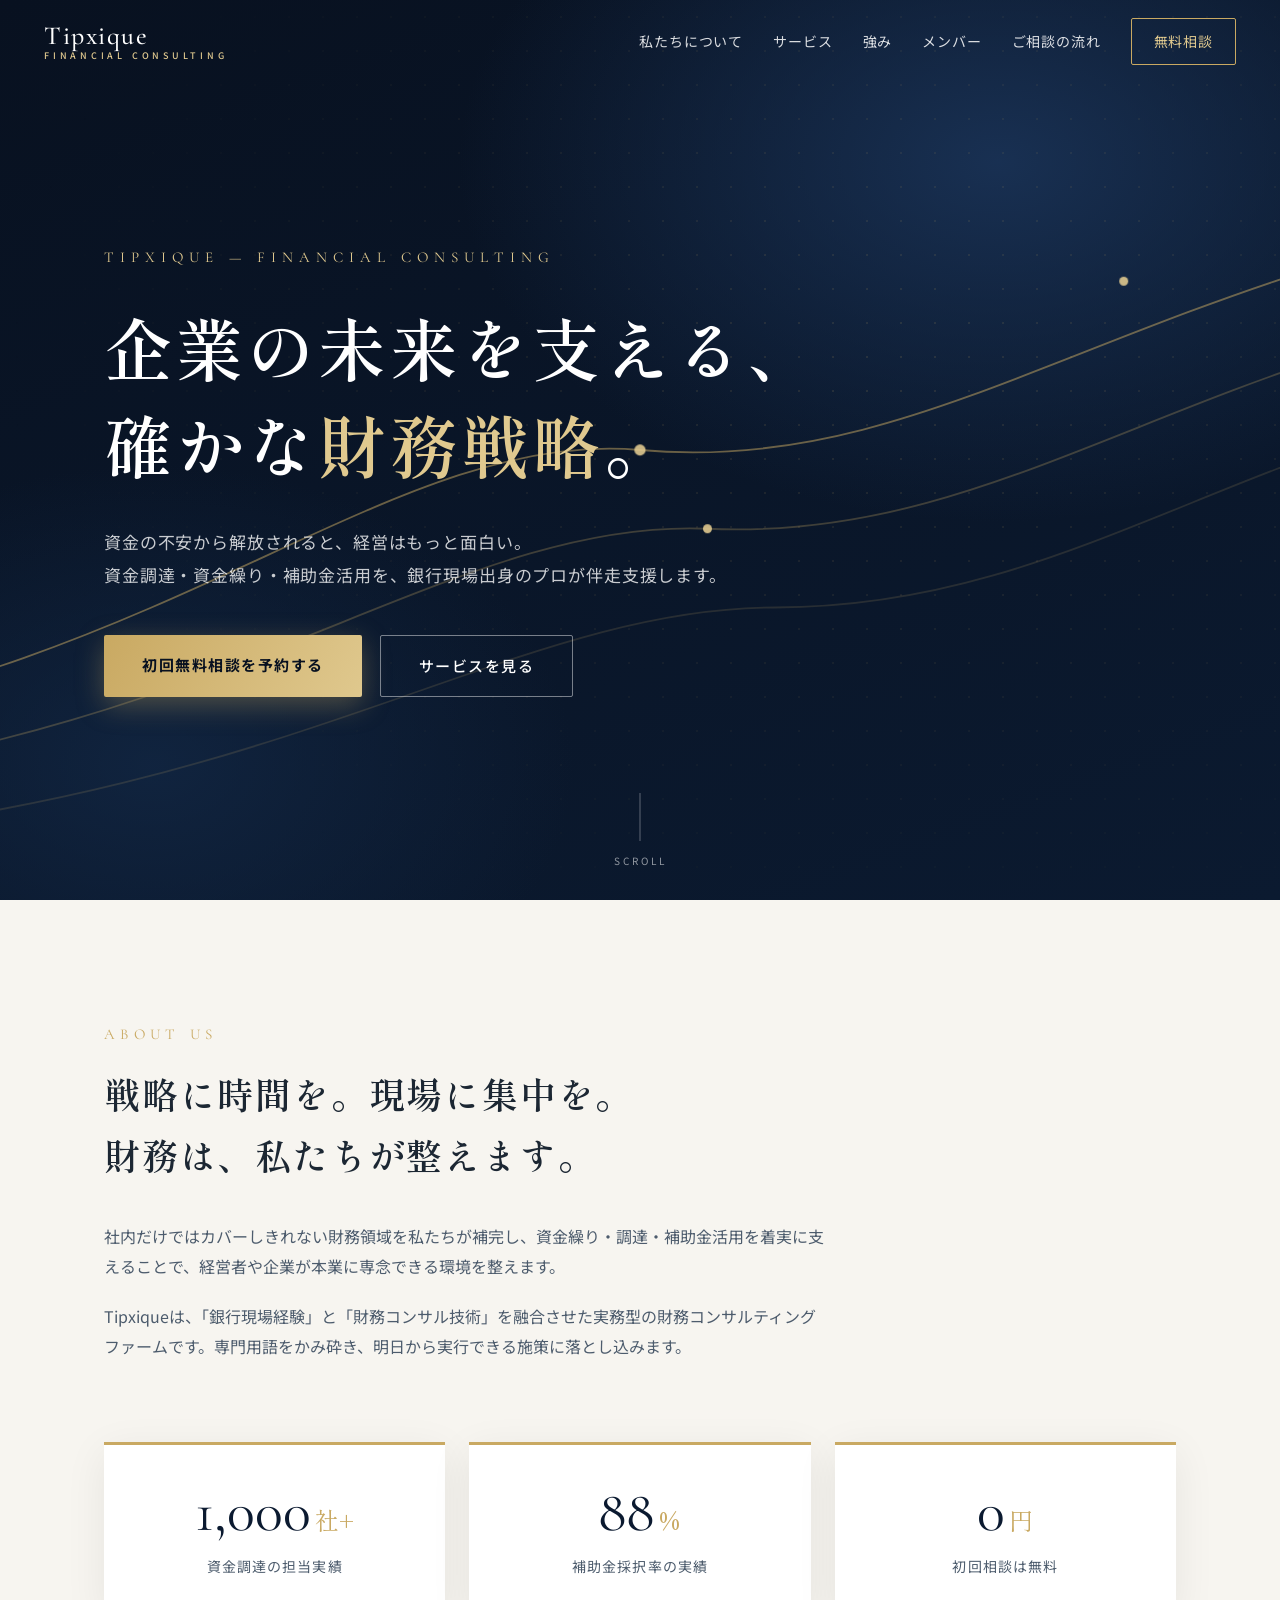
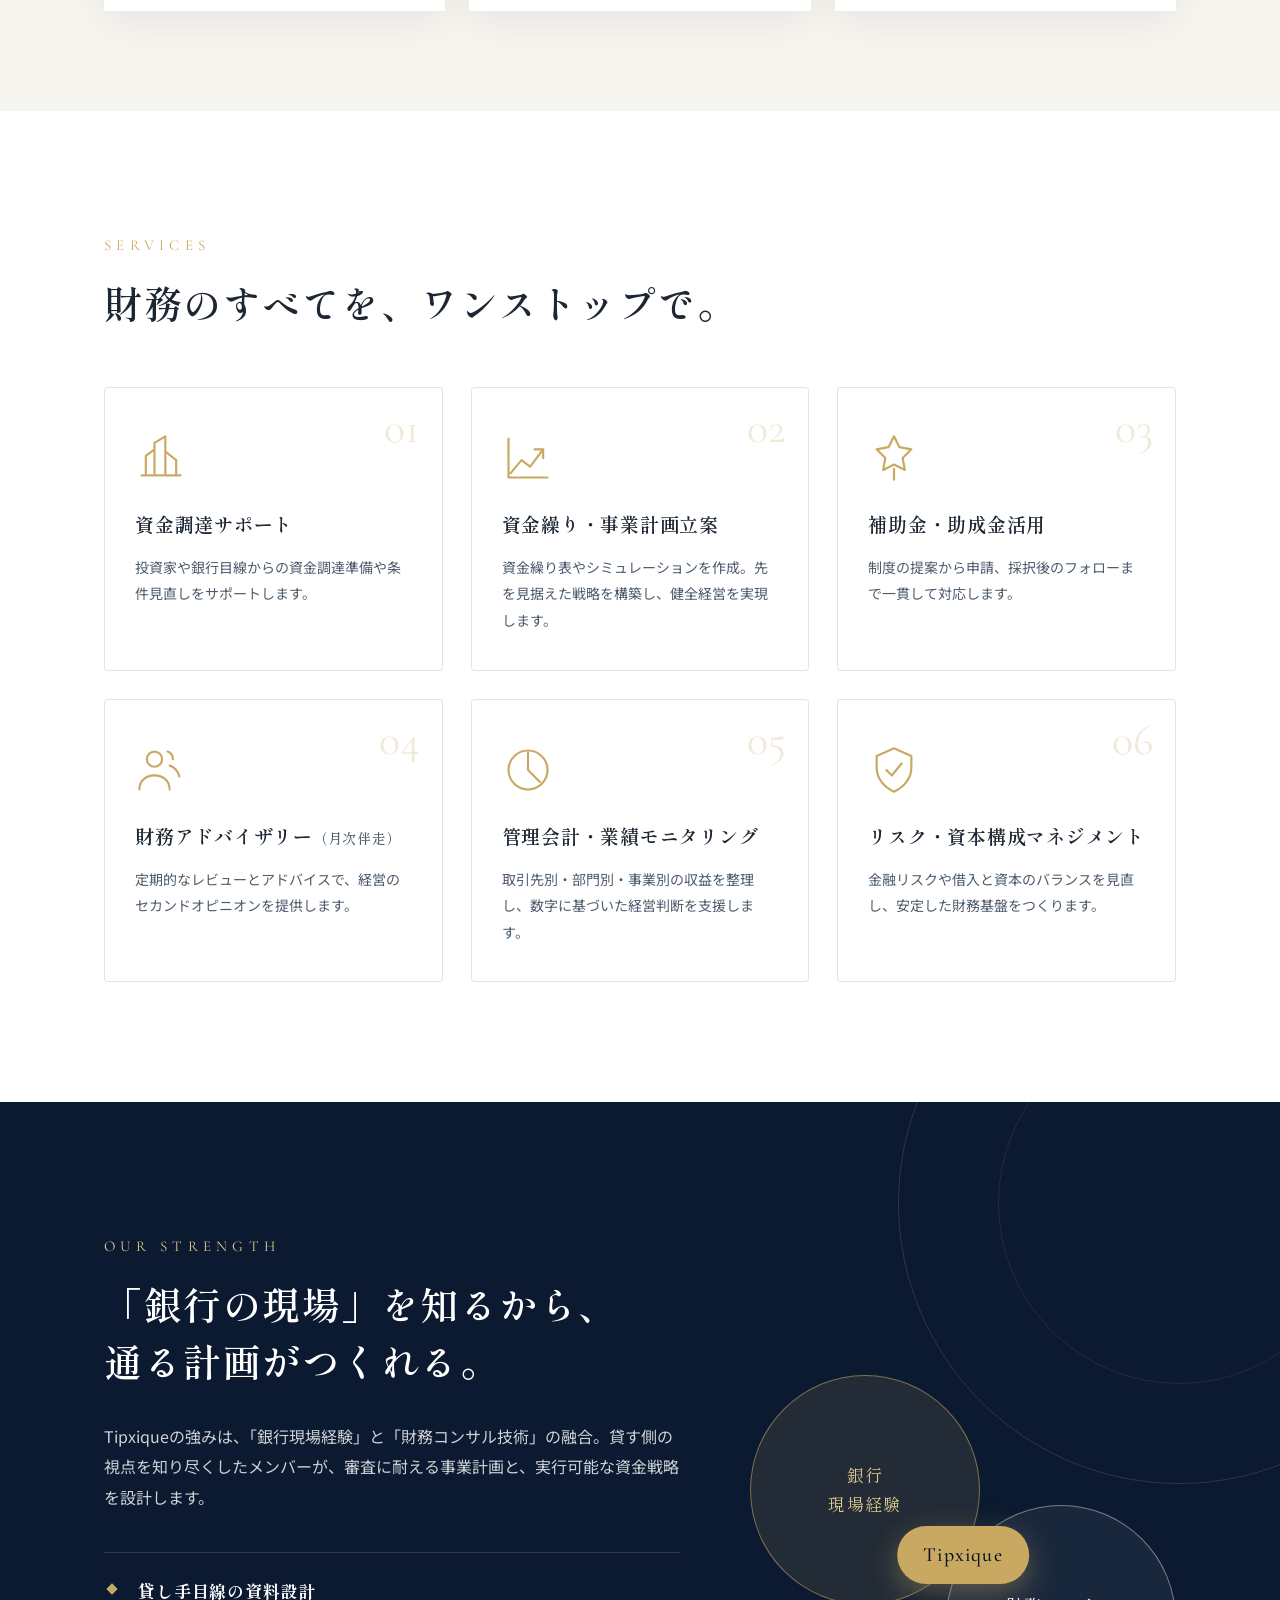
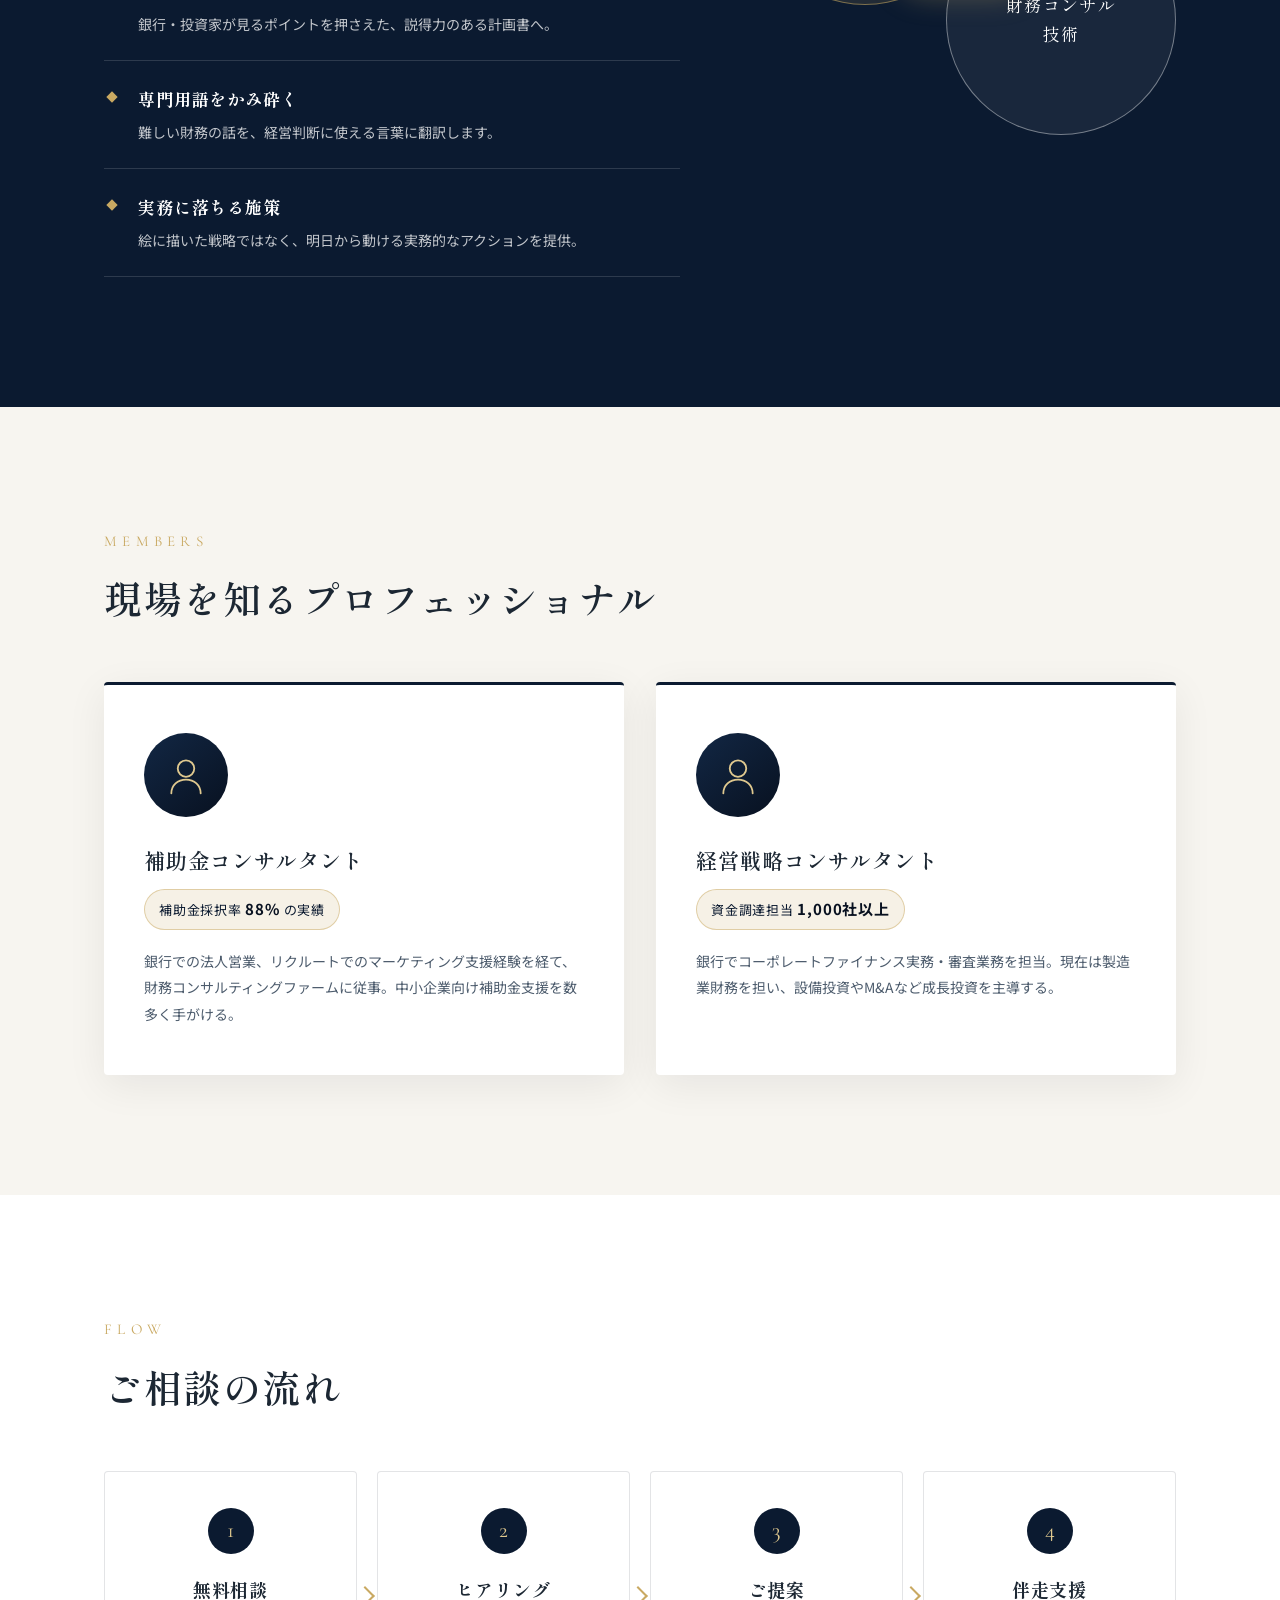
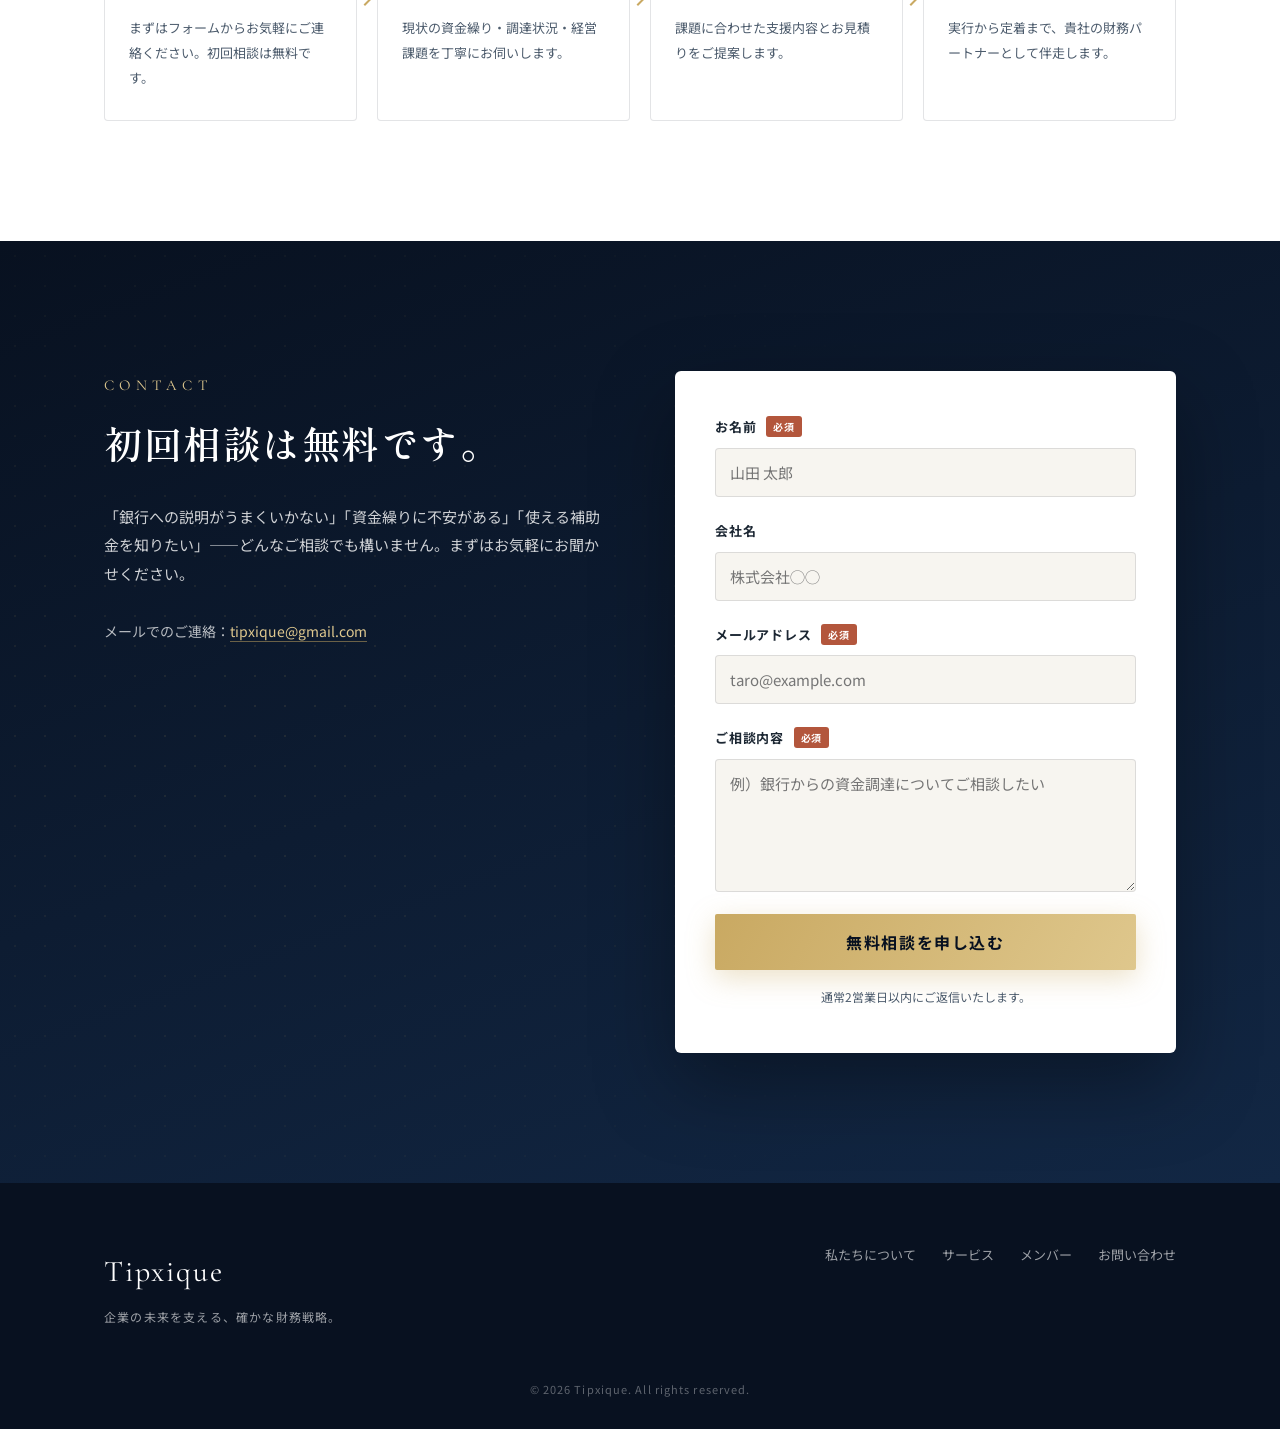
==== commit 9bccbf40: "Add Japanese thanks page and redirect form there" ====
--- a/index.html
+++ b/index.html
@@ -217,6 +217,7 @@
     <form class="contact__form reveal delay-2" action="https://formsubmit.co/tipxique@gmail.com" method="POST">
       <input type="hidden" name="_subject" value="【Tipxique HP】お問い合わせ">
       <input type="hidden" name="_captcha" value="false">
+      <input type="hidden" name="_next" value="https://tipxique.github.io/thanks.html">
       <input type="text" name="_honey" style="display:none">
       <label>お名前 <span class="req">必須</span>
         <input type="text" name="お名前" required placeholder="山田 太郎">
